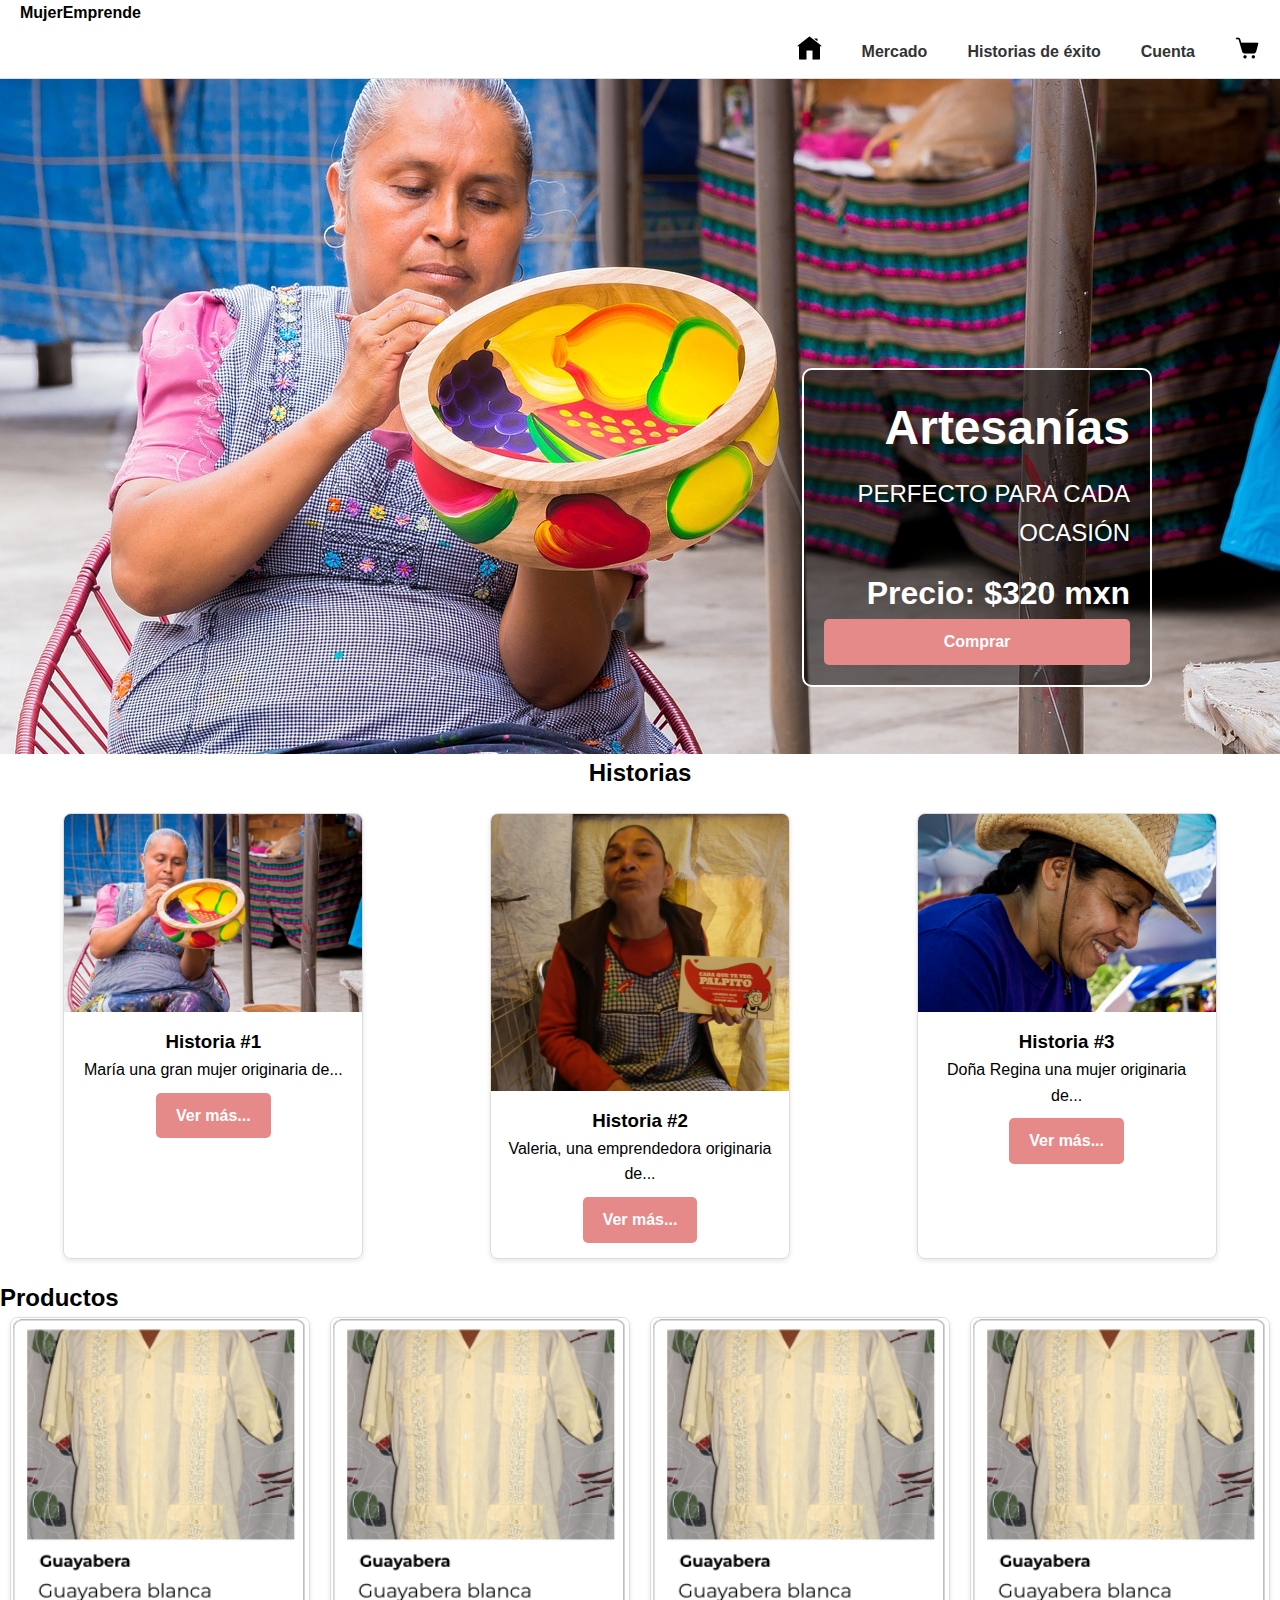
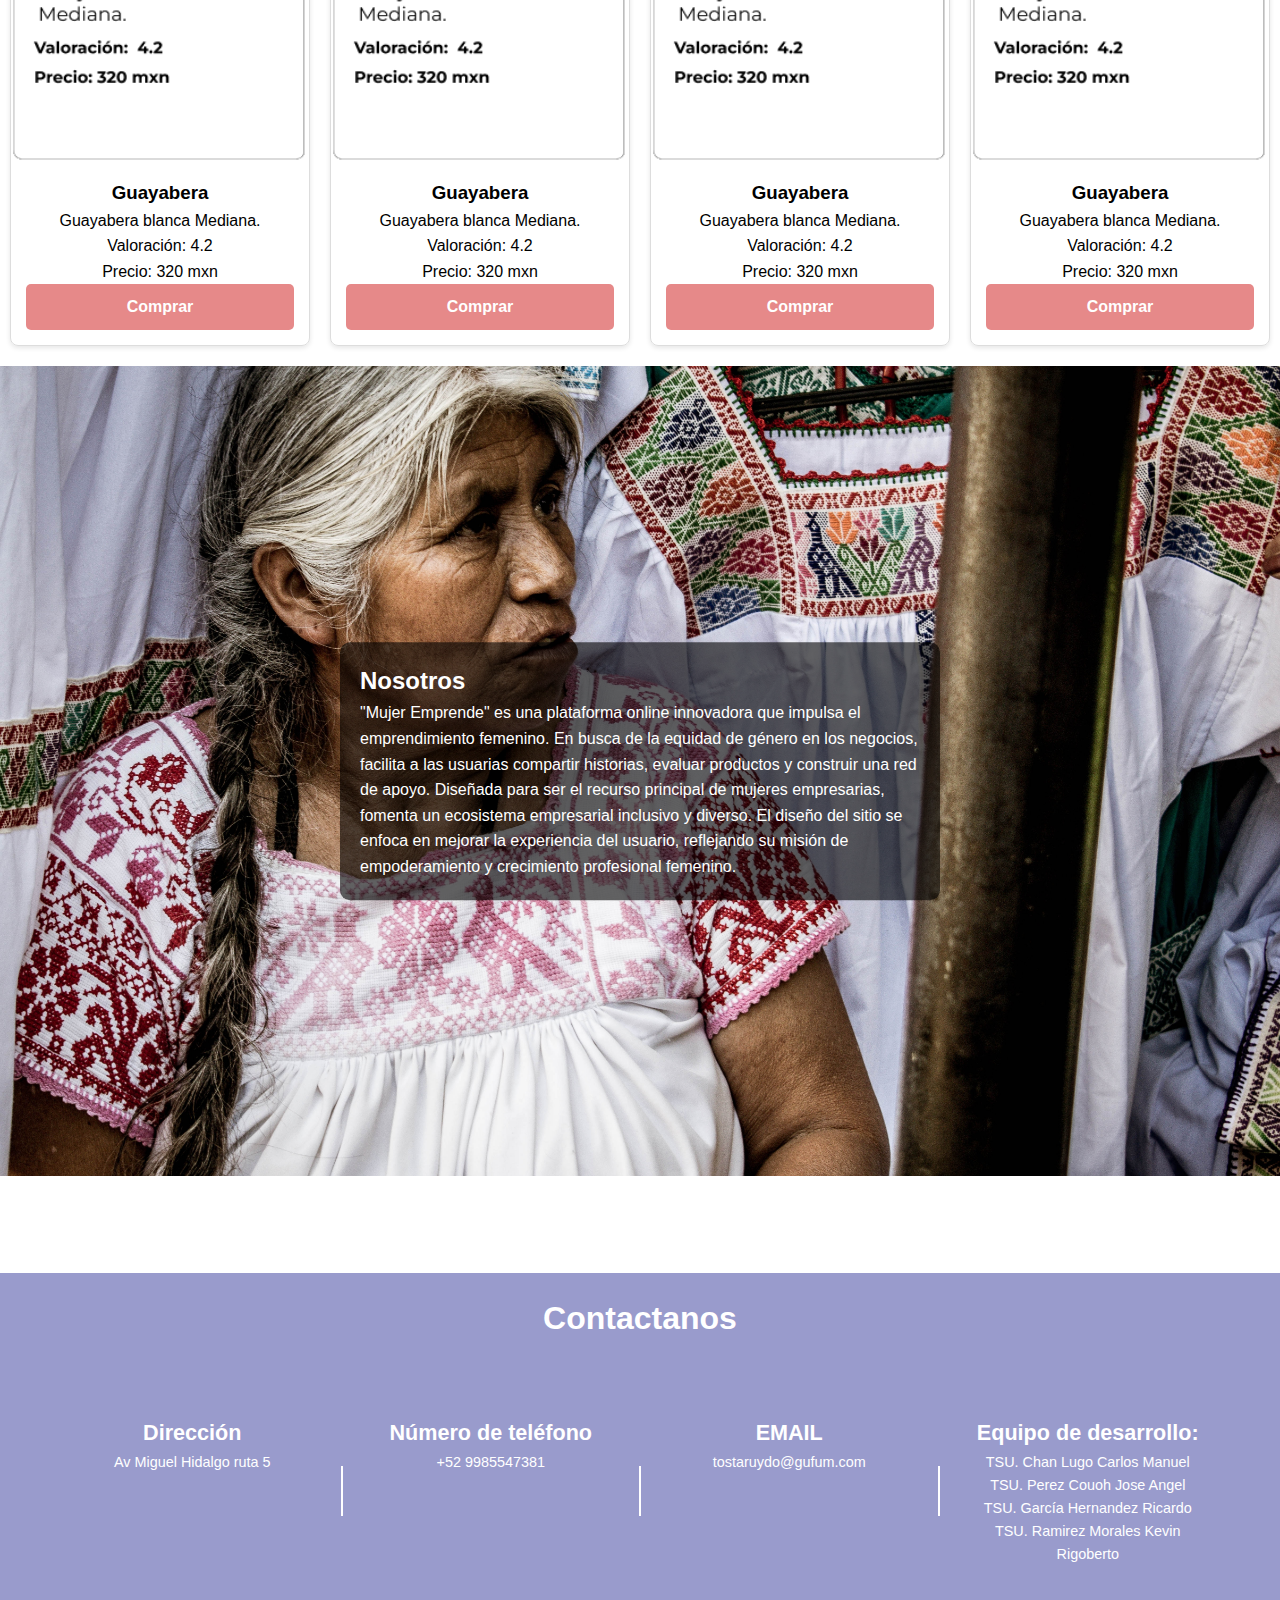
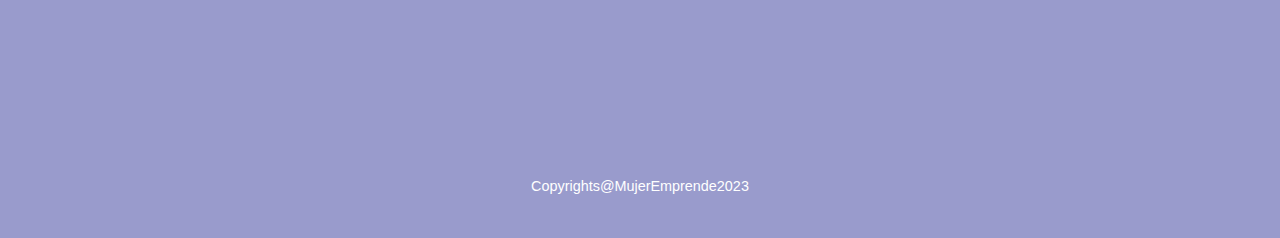
==== index.html @ 075624ec "Main base" ====
<!DOCTYPE html>
<html lang="en">

<head>
    <meta charset="UTF-8" />
    <meta http-equiv="X-UA-Compatible" content="IE=edge" />
    <meta name="viewport" content="width=device-width, initial-scale=1.0" />
    <link rel="stylesheet" href="css/Styles.css" />
    <link rel="stylesheet" href="css/main.css">
    <link rel="stylesheet" href="css/nosotros.css">
    <link rel="preconnect" href="https://fonts.googleapis.com" />
    <link rel="preconnect" href="https://fonts.gstatic.com" crossorigin />
    <link href="https://fonts.googleapis.com/css2?family=Holtwood+One+SC&display=swap" rel="stylesheet" />
    <title>Mujer Emprende</title>

</head>

<body>
    <header>
        <nav>
            <div class="logo">
                <a href="index.html" style="color: black;">MujerEmprende</a>
            </div>
            <ul class="nav-list">
                <li><a href="index.html"><img src="./Assets/Icons/Icono_home.png" alt="Inicio" style="color: black;"/></a></li>
                <li><a href="./Views/Public/Mercado.php">Mercado</a></li>
                <li><a href="./Views/Public/Historias_exito.php">Historias de éxito</a></li>
                <li><a href="./Views/Public/Cuenta.php">Cuenta</a></li>
                <li><a href="./Views/Public/Carrito.php"><img src="./Assets/Icons/Icono_carrito.png"
                            alt="Carrito" /></a></li>
            </ul>
        </nav>
    </header>



    <main>
        <section class="inicio">
            <div class="banner-container">
                <img src="./Assets/Img/mujer emprende/Historia_maria.jpg" alt="Artesanías" class="banner-image">
                <div class="banner-text">
                    <h2>Artesanías</h2>
                    <p>PERFECTO PARA CADA OCASIÓN</p>
                    <div class="banner-price-action">
                        <span class="price">Precio: $320 mxn</span>
                        <a href="./Views/Public/Mercado.php" class="boton-comprar">Comprar</a>
                    </div>
                </div>
            </div>
        </section>
        <!--------------------------------- historias ---------------------------------->
    
        <section class="historias">
            <h2>Historias</h2>
            <div class="card-container">
                <div class="card">
                    <img src="./Assets/Img/mujer emprende/Historia_maria.jpg" alt="Historia 1">
                    <div class="card-body">
                        <h3>Historia #1</h3>
                        <p>María una gran mujer originaria de...</p>
                        <a href="./Views/Public/Historias_exito.php" class="boton-ver-mas">Ver más...</a>
                    </div>
                </div>
                <div class="card">
                    <img src="./Assets/Img/mujer emprende/historias/tepito.png" alt="Historia 2">
                    <div class="card-body">
                        <h3>Historia #2</h3>
                        <p>Valeria, una emprendedora originaria de...</p>
                        <a href="./Views/Public/Historias_exito.php" class="boton-ver-mas">Ver más...</a>
                    </div>
                </div>
                <div class="card">
                    <img src="./Assets/Img/mujer emprende/historias/pexels-terry-agar-7119599.jpg" alt="Historia 3">
                    <div class="card-body">
                        <h3>Historia #3</h3>
                        <p>Doña Regina una mujer originaria de...</p>
                        <a href="./Views/Public/Historias_exito.php" class="boton-ver-mas">Ver más...</a>
                    </div>
                </div>
            </div>
        </section>
        <!-- productos  -->
        <section class="productos">
            <h2>Productos</h2>
            <div class="card-container">
                <!-- Producto 1 -->
                <div class="card">
                    <img src="./Assets/Img/Producto_guayabera.png" alt="Guayabera" />
                    <div class="card-body">
                        <h3>Guayabera</h3>
                        <p>Guayabera blanca Mediana. Valoración: 4.2</p>
                        <p>Precio: 320 mxn</p>
                        <a href="./Views/Public/Mercado.php" class="boton-comprar">Comprar</a>
                    </div>
                </div>
                <!-- Producto 2 -->
                <!-- Producto 1 -->
                <div class="card">
                    <img src="./Assets/Img/Producto_guayabera.png" alt="Guayabera" />
                    <div class="card-body">
                        <h3>Guayabera</h3>
                        <p>Guayabera blanca Mediana. Valoración: 4.2</p>
                        <p>Precio: 320 mxn</p>
                        <a href="./Views/Public/Mercado.php" class="boton-comprar">Comprar</a>
                    </div>
                </div>

                <!-- Producto 1 -->
                <div class="card">
                    <img src="./Assets/Img/Producto_guayabera.png" alt="Guayabera" />
                    <div class="card-body">
                        <h3>Guayabera</h3>
                        <p>Guayabera blanca Mediana. Valoración: 4.2</p>
                        <p>Precio: 320 mxn</p>
                        <a href="./Views/Public/Mercado.php" class="boton-comprar">Comprar</a>
                    </div>
                </div>

                <!-- Producto 1 -->
                <div class="card">
                    <img src="./Assets/Img/Producto_guayabera.png" alt="Guayabera" />
                    <div class="card-body">
                        <h3>Guayabera</h3>
                        <p>Guayabera blanca Mediana. Valoración: 4.2</p>
                        <p>Precio: 320 mxn</p>
                        <a href="./Views/Public/Mercado.php" class="boton-comprar">Comprar</a>
                    </div>
                </div>

                <!-- Repetir estructura de 'div' con la clase 'card' para otros productos -->
            </div>
        </section>
<!-- nosotros -->
        <section class="nosotros">
            <div class="nosotros-container">
                <img src="./Assets/Img/mujer emprende/portada.jpg" alt="Nosotros" class="nosotros-imagen" />
                <div class="nosotros-texto">
                    <h2>Nosotros</h2>
                    <p>"Mujer Emprende" es una plataforma online innovadora que impulsa el emprendimiento femenino. En busca de la equidad de género en los negocios, facilita a las usuarias compartir historias, evaluar productos y construir una red de apoyo. Diseñada para ser el recurso principal de mujeres empresarias, fomenta un ecosistema empresarial inclusivo y diverso. El diseño del sitio se enfoca en mejorar la experiencia del usuario, reflejando su misión de empoderamiento y crecimiento profesional femenino.</p>
                </div>
            </div>
        </section>
        
    </main>
<br style="height: 10%; margin: 0; padding: 0;"> <!-- Salto de línea de 1 pulgada -->
<footer>
    <div class="footer-top">
        <h1>Contactanos</h1>
    </div>
    <div class="footer-content">
        <div class="footer-section">
            <h2>Dirección</h2>
            <p>Av Miguel Hidalgo ruta 5</p>
        </div>
        <!-- Asegúrate de que los "footer-divider" estén entre las secciones -->
        <div class="footer-divider"></div>
        <div class="footer-section">
            <h2>Número de teléfono</h2>
            <p>+52 9985547381</p>
        </div>
        <div class="footer-divider"></div>
        <div class="footer-section">
            <h2>EMAIL</h2>
            <p>tostaruydo@gufum.com</p>
        </div>
        <div class="footer-divider"></div>
        <div class="footer-section">
            <h2>Equipo de desarrollo:</h2>
            <p>TSU. Chan Lugo Carlos Manuel</p>
            <p>TSU. Perez Couoh Jose Angel</p>
            <p>TSU. García Hernandez Ricardo</p>
            <p>TSU. Ramirez Morales Kevin Rigoberto</p>
        </div>
    </div>
    <div class="footer-bottom">
        <a href="ruta-a-tu-pagina-de-condiciones.html" class="conditions-link">Copyrights@MujerEmprende2023</a>
    </div>
</footer>
</body>
</html>
---- css/Styles.css ----
/* Estilos base */
* {
    margin: 0;
    padding: 0;
    box-sizing: border-box;
}

body, html {
    font-family: 'Arial', sans-serif;
    font-size: 16px;
    line-height: 1.6;
}

/* Estilos de la barra de navegación */
nav {
    background-color: #ffffff;
    border-bottom: 1px solid #dddddd;
}

/* Estilos de la barra de navegación */
nav ul {
    list-style: none;
    display: flex;
    justify-content: flex-end; /* Alinear los elementos del menú a la izquierda */
    align-items: center;
    padding: 10px 0;
}

nav a {
    text-decoration: none;
    color: #333333;
    font-weight: bold;
    font-size: 1rem;
    margin: 0 20px;
}
/* Media queries para responsividad */
@media (max-width: 768px) {
    /* Resto de los estilos responsivos ... */
    .banner {
        width: auto;
        left: 10%;
        right: 10%;
    }
}

@media (max-width: 480px) {
    /* Resto de los estilos responsivos ... */
    .banner {
        position: static;
        transform: none;
        margin-top: 20px;
    }
}

/* Estilos de la sección 'inicio' */

/* 

*/
footer {
    background-color: #999BCC; /* Color de fondo del footer */
    color: white;
    padding: 20px 0;
    font-size: 0.9rem;
    text-align: center;
    margin-top: 1.9cm;
}

.footer-top h1 {
    font-size: 2rem; /* Tamaño del título 'Contactanos' */
    margin-bottom: 1.9cm; /* Espacio después del título */
}

.footer-content {
    display: flex;
    justify-content: space-around; /* Distribuye el espacio alrededor de los elementos */
    flex-wrap: wrap;
    padding: 0 5%; /* Padding horizontal para no pegarse a los bordes */
}

.footer-section {
    margin: 0 10px; /* Espacio horizontal para las secciones */
    flex: 1; /* Distribución equitativa del espacio */
    min-width: 140px; /* Mínimo ancho para las secciones */
}

.footer-divider {
    height: 50px; /* Altura de la línea divisoria */
    width: 2px;
    background-color: white; /* Color de la línea */
    margin: 0 20px; /* Espacio alrededor de las líneas */
    align-self: center; /* Alinea las líneas al centro verticalmente */
}

.footer-bottom {
    margin-top: 5cm; /* Espacio antes del copyright */
    padding: 20px 0;
}

.conditions-link {
    color: white;
    text-decoration: none;
    transition: color 0.3s;
}

.conditions-link:hover {
    color: #aaa; /* Cambio de color al pasar el ratón */
}

@media (max-width: 768px) {
    .footer-content {
        flex-direction: column;
    }

    .footer-divider {
        display: none; /* Oculta las líneas divisorias en pantallas pequeñas */
    }

    .footer-section {
        margin-bottom: 20px; /* Espacio debajo de cada sección para pantallas pequeñas */
    }

    .footer-bottom {
        margin-top: 2cm; /* Espacio reducido para pantallas pequeñas */
    }
}

@media (max-width: 480px) {
    .footer-top h1 {
        font-size: 1.5rem;
    }

    .footer-bottom {
        margin-top: 1cm; /* Espacio más reducido para pantallas muy pequeñas */
    }
}



/* Estilos para la sección de detalles de la historia */
.historia-details {
    padding: 20px;
    margin: 20px auto;
    max-width: 800px;
}

.historia-card {
    border: 1px solid #ccc;
    border-radius: 5px;
    padding: 20px;
    background-color: #f9f9f9;
    box-shadow: 0 2px 5px rgba(0, 0, 0, 0.1);
}

.historia-card img {
    max-width: 100%;
    height: auto;
    display: block;
    margin-bottom: 15px;
}

.historia-card h3 {
    font-size: 24px;
    margin-bottom: 10px;
}

.historia-card p {
    margin-bottom: 15px;
}

/* Estilos para la sección de comentarios */
.comments-section {
    padding: 20px;
    margin: 20px auto;
    max-width: 800px;
}

.comments-section h2 {
    font-size: 20px;
    margin-bottom: 15px;
}

.comment-card {
    border: 1px solid #ccc;
    border-radius: 5px;
    padding: 10px;
    margin-bottom: 15px;
}

.comment-card strong {
    font-weight: bold;
}

.comment-card .comment-card-content {
    margin-bottom: 5px;
}

.comment-card .comment-options {
    text-align: right;
}

.comment-card .edit-button,
.comment-card .delete-button {
    padding: 5px 10px;
    margin-left: 5px;
    cursor: pointer;
    border: none;
    border-radius: 3px;
}

.comment-box {
    padding: 20px;
    margin: 20px auto;
    max-width: 800px;
    border: 1px solid #ccc;
    border-radius: 5px;
    background-color: #f9f9f9;
}

.comment-box h3 {
    font-size: 20px;
    margin-bottom: 10px;
}

.comment-box textarea {
    width: 100%;
    padding: 10px;
    margin-bottom: 10px;
    border: 1px solid #ccc;
    border-radius: 3px;
    resize: vertical;
}

.comment-box button {
    padding: 8px 15px;
    cursor: pointer;
    border: none;
    border-radius: 3px;
    background-color: #E68989;
    color: white;
}
---- css/main.css ----
/* Estilos de la sección 'inicio' */

.banner-container {
    height: 75vh; /* Ajusta la altura del contenedor del banner al 65% de la altura de la ventana */
    overflow: hidden; /* Esconde cualquier contenido que se desborde del contenedor */
    position: relative; /* Agrega esta línea */
}

.banner-image {
    width: 100%;
    height: 100%; /* Asegura que la imagen cubra todo el contenedor */
    object-fit: cover; /* Asegura que la imagen cubra todo el contenedor sin distorsionarse */
    display: block; /* Esto asegurará que la imagen se muestre correctamente */
}

.banner-text {
    position: absolute;
    right: 10%; /* Espacio desde el lado derecho */
    bottom: 10%; /* Espacio desde la parte inferior */
    color: white;
    text-align: right;
    background: rgba(0, 0, 0, 0.5); /* Fondo semi-transparente para el texto */
    padding: 20px;
    border-radius: 10px; /* Esquinas redondeadas */
    max-width: 350px; /* Ancho máximo del texto del banner */
    border: 2px solid white; /* Agrega un borde blanco alrededor del banner */
}

.banner-text h2 {
    margin-bottom: 0.5rem;
    font-size: 3rem; /* Aumenta el tamaño del título */
}

.banner-text p {
    margin-bottom: 1rem;
    font-size: 1.5rem; /* Aumenta el tamaño del párrafo */
}

.price {
    font-size: 2rem; /* Aumenta el tamaño del precio */
    font-weight: bold;
}

/* Botón de Compra */
.boton-comprar {
    display: block;
    background-color: #E68989;
    color: #ffffff;
    text-align: center;
    padding: 10px 20px;
    border: none;
    border-radius: 5px;
    cursor: pointer;
    text-decoration: none;
    font-weight: bold;
}
/* Estilos para la sección de historias */
/* Estilos para la sección de historias */
.historias h2 {
    text-align: center;
    margin-bottom: 20px;
}

.card-container {
    display: flex;
    justify-content: space-around;
    flex-wrap: wrap;
}

.card {
    width: 300px;
    margin-bottom: 20px;
    border: 1px solid #ddd;
    border-radius: 8px;
    overflow: hidden;
    box-shadow: 0 2px 5px rgba(0,0,0,0.1);
}

.card img {
    width: 100%;
    height: auto;
    display: block;
}

.card-body {
    padding: 15px;
    text-align: center;
}

.boton-ver-mas {
    display: inline-block;
    margin-top: 10px;
    text-decoration: none;
    background-color: #E68989;
    color: white;
    padding: 10px 20px;
    border-radius: 5px;
    font-weight: bold;
}

/* Media queries para responsividad */
@media (max-width: 768px) {
    .card-container {
        justify-content: center;
    }
    .card {
        width: 80%;
        margin-bottom: 20px;
    }
}

@media (max-width: 480px) {
    .card {
        width: 90%;
    }
}
---- css/nosotros.css ----
.nosotros-container {
  position: relative; /* Para posicionar el texto sobre la imagen */
  height: 90vh; /* Establece la altura del contenedor */
  overflow: hidden; /* Oculta cualquier contenido que se desborde */
}

.nosotros-imagen {
  width: 100%;
  height: 100%; /* Asegura que la imagen se estire para cubrir el contenedor */
  object-fit: cover; /* Asegura que la imagen cubra el contenedor sin perder sus proporciones */
  display: block;
}

.nosotros-texto {
  position: absolute;
  top: 50%; /* Centra el contenido en la imagen */
  left: 50%;
  transform: translate(-50%, -50%); /* Alinea el contenido precisamente en el centro */
  color: white;
  max-width: 600px; /* Ajusta esto según la anchura deseada para el texto */
  background: rgba(0, 0, 0, 0.6); /* Fondo semi-transparente */
  padding: 20px;
  border-radius: 10px; /* Esquinas redondeadas para el fondo */
  text-align: left; /* Alineación del texto */
}

/* Asegúrate de agregar los media queries para hacer el texto más pequeño en pantallas más pequeñas si es necesario */
@media (max-width: 768px) {
  .nosotros-texto {
      padding: 10px;
      font-size: 0.8rem; /* Reduce el tamaño del texto en pantallas pequeñas */
  }
}

@media (max-width: 480px) {
  .nosotros-texto {
      padding: 5px;
      font-size: 0.7rem; /* Reduce aún más para pantallas muy pequeñas */
  }
}
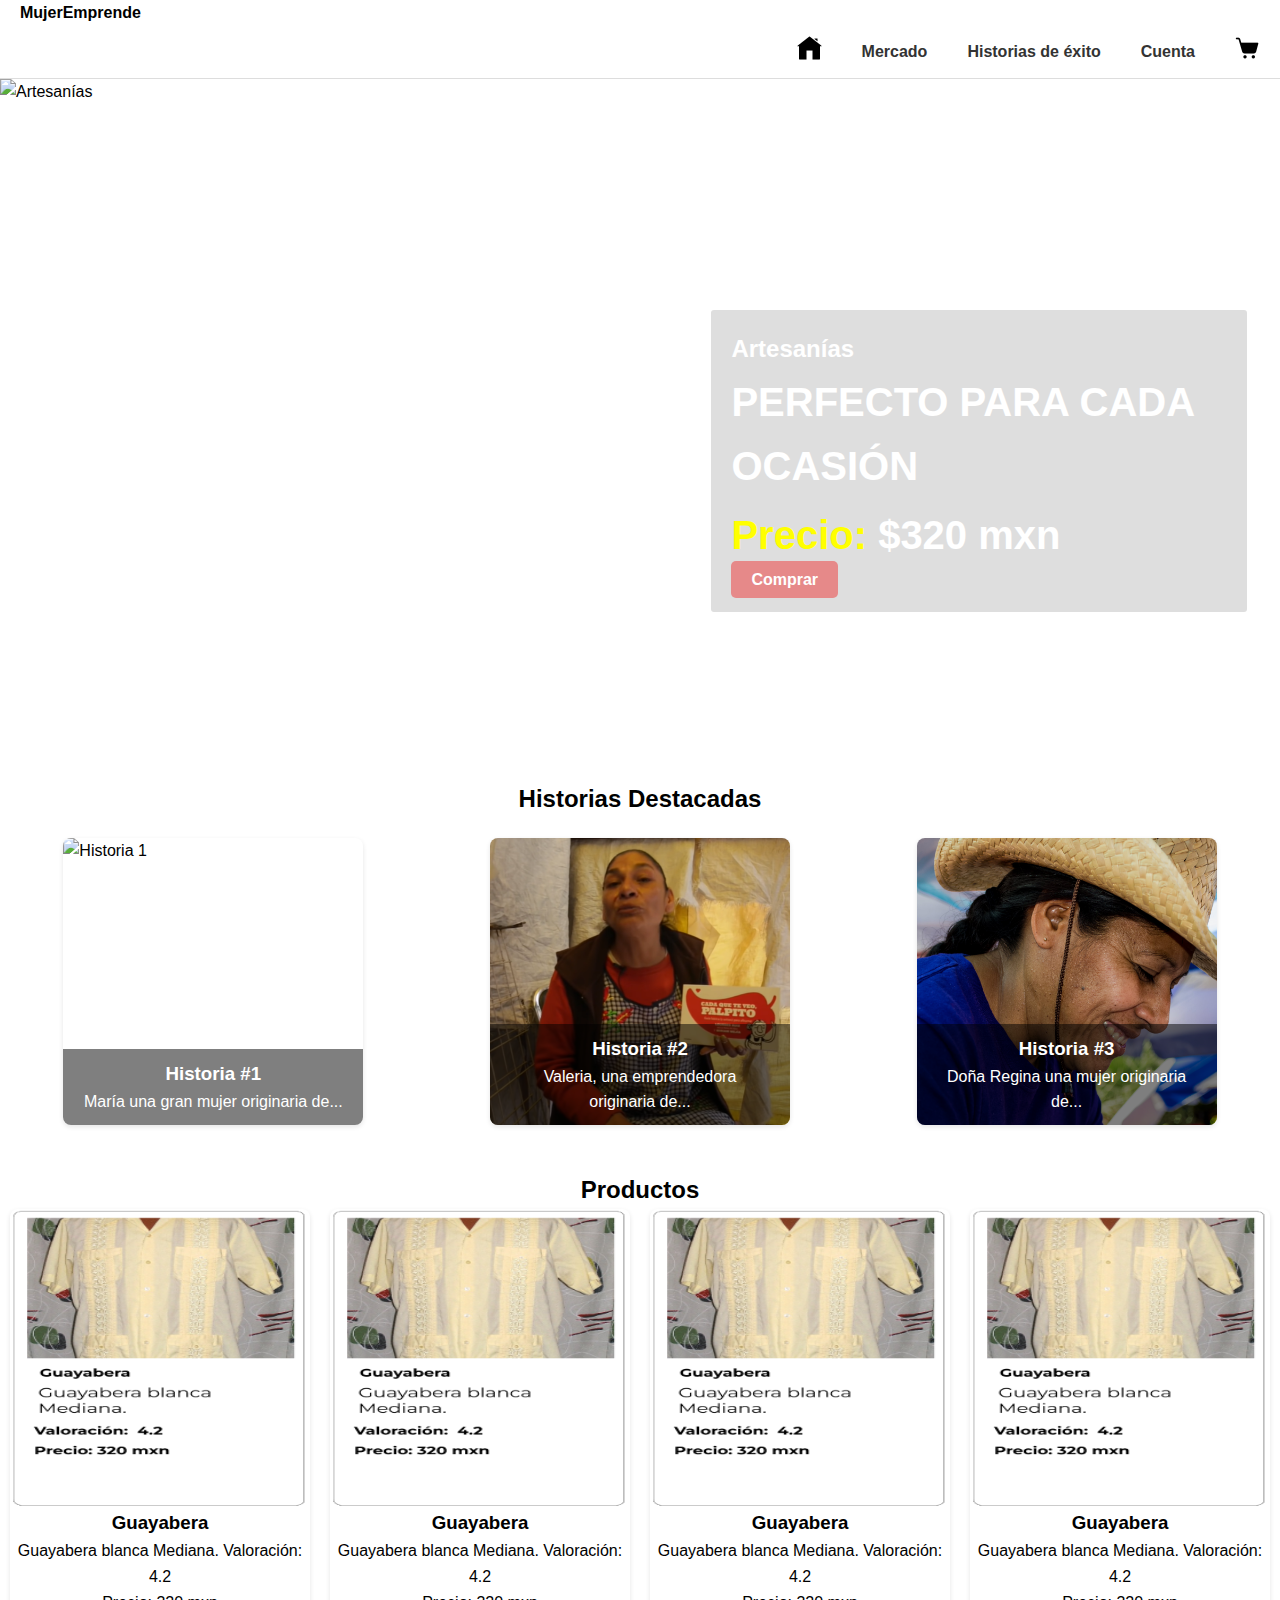
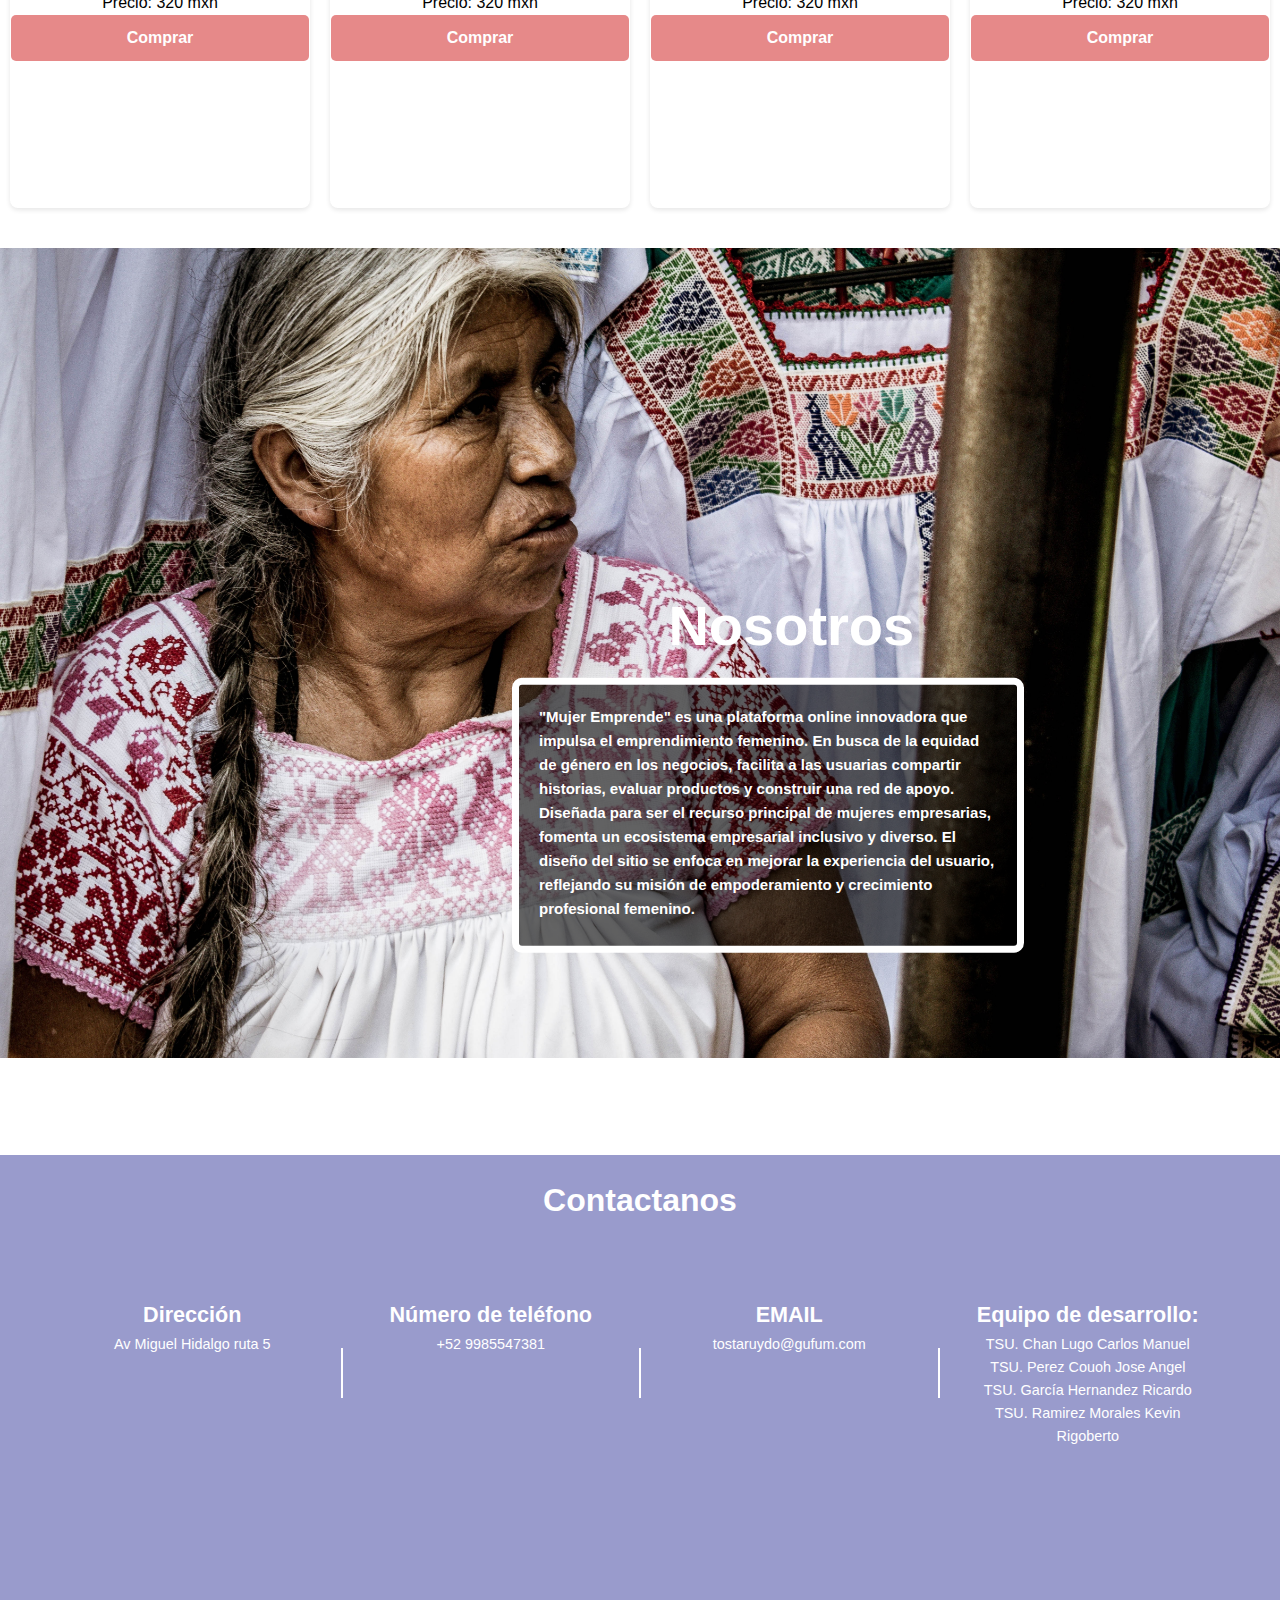
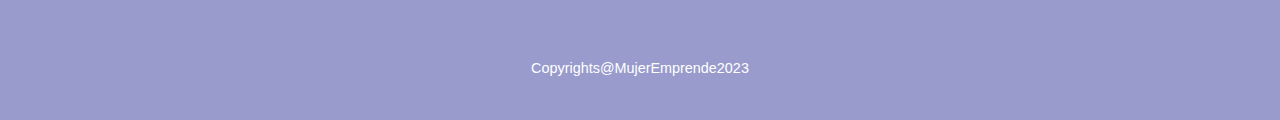
==== commit afe18d2c: "all" ====
--- a/index.html
+++ b/index.html
@@ -37,48 +37,55 @@
     <main>
         <section class="inicio">
             <div class="banner-container">
-                <img src="./Assets/Img/mujer emprende/Historia_maria.jpg" alt="Artesanías" class="banner-image">
+                <img src="./Assets/Img/mujer emprende/" alt="Artesanías" class="banner-image">
                 <div class="banner-text">
                     <h2>Artesanías</h2>
                     <p>PERFECTO PARA CADA OCASIÓN</p>
                     <div class="banner-price-action">
-                        <span class="price">Precio: $320 mxn</span>
-                        <a href="./Views/Public/Mercado.php" class="boton-comprar">Comprar</a>
+                        <span class="price"><span class="precio">Precio:</span> $320 mxn</span>
+                        <br>
+                        <a href="./Views/Public/Mercado.php" class="boton-comprar2">Comprar</a>
                     </div>
                 </div>
             </div>
         </section>
         <!--------------------------------- historias ---------------------------------->
     
-        <section class="historias">
-            <h2>Historias</h2>
-            <div class="card-container">
-                <div class="card">
-                    <img src="./Assets/Img/mujer emprende/Historia_maria.jpg" alt="Historia 1">
-                    <div class="card-body">
+        <br>
+
+        <section class="historias-unicas">
+            <h2>Historias Destacadas</h2>
+            <div class="card-container-unicas">
+                <div class="card-historia-1">
+                    <img src="./Assets/Img/mujer emprende/inicio.jpg" alt="Historia 1">
+                    
+                    <a href="./Views/Public/Historias_exito.php" class=""><div class="card-body-unico">
                         <h3>Historia #1</h3>
                         <p>María una gran mujer originaria de...</p>
-                        <a href="./Views/Public/Historias_exito.php" class="boton-ver-mas">Ver más...</a>
-                    </div>
+                    </div></a>
                 </div>
-                <div class="card">
+                <div class="card-historia-2">
                     <img src="./Assets/Img/mujer emprende/historias/tepito.png" alt="Historia 2">
-                    <div class="card-body">
+                    
+                    <a href="./Views/Public/Historias_exito.php" class=""><div class="card-body-unico">
                         <h3>Historia #2</h3>
                         <p>Valeria, una emprendedora originaria de...</p>
-                        <a href="./Views/Public/Historias_exito.php" class="boton-ver-mas">Ver más...</a>
-                    </div>
+                    </div></a>
                 </div>
-                <div class="card">
+                <div class="card-historia-3">
                     <img src="./Assets/Img/mujer emprende/historias/pexels-terry-agar-7119599.jpg" alt="Historia 3">
-                    <div class="card-body">
+                    
+                    <a href="./Views/Public/Historias_exito.php" class="">
+                        <div class="card-body-unico">
                         <h3>Historia #3</h3>
                         <p>Doña Regina una mujer originaria de...</p>
-                        <a href="./Views/Public/Historias_exito.php" class="boton-ver-mas">Ver más...</a>
                     </div>
+                    </a>
                 </div>
             </div>
         </section>
+
+<br>
         <!-- productos  -->
         <section class="productos">
             <h2>Productos</h2>
--- a/css/main.css
+++ b/css/main.css
@@ -115,3 +115,176 @@
     }
 }
 
+/* Estilos de la sección 'inicio' */
+
+.banner-container {
+    height: 75vh; /* Ajusta la altura del contenedor del banner al 65% de la altura de la ventana */
+    overflow: hidden; /* Esconde cualquier contenido que se desborde del contenedor */
+    position: relative; /* Agrega esta línea */
+}
+
+.banner-image {
+    width: 100%;
+    height: 100%; /* Asegura que la imagen cubra todo el contenedor */
+    object-fit: cover; /* Asegura que la imagen cubra todo el contenedor sin distorsionarse */
+    display: block; /* Esto asegurará que la imagen se muestre correctamente */
+}
+
+.banner-text {
+    position: absolute;
+    right: 2%; /* Espacio desde el lado derecho */
+    bottom: 20%; /* Espacio desde la parte inferior */
+    color: white;
+    text-align: left;
+    background: rgba(0, 0, 0, 0.129); /* Fondo semi-transparente para el texto */
+    padding: 20px;
+    border-radius: 10px; /* Esquinas redondeadas */
+    max-width: 550px; /* Ancho máximo del texto del banner */
+    border: 7px solid white; /* Agrega un borde blanco alrededor del banner */
+}
+
+.banner-text h2 {
+    margin-bottom: 0.1rem;
+    font-size: 1.5rem; /* Aumenta el tamaño del título */
+}
+
+.banner-text p {
+    margin-bottom: 1%;
+    font-size: 2.5rem; /* Aumenta el tamaño del párrafo */
+    width: 100%;
+    font-weight: bold;
+}
+
+.price {
+    text-align: left;
+    font-size: 2.5rem; /* Aumenta el tamaño del precio */
+    font-weight: bold;
+}
+
+/* Botón de Compra */
+.boton-comprar2{
+    display:inline;
+    background-color: #E68989;
+    color: #ffffff;
+    text-align: left;
+    padding: 10px 20px;
+    border: none;
+    border-radius: 5px;
+    cursor: pointer;
+    text-decoration: none;
+    font-weight: bold;
+}
+.precio{
+    color: yellow;
+}
+.productos{
+    text-align: center;
+    margin-bottom: 20px;
+}
+/* Estilos para la sección de historias */
+/* Estilos para la sección de historias */
+.historias h2 {
+    text-align: center;
+    margin-bottom: 20px;
+}
+
+
+.card-container {
+    display: flex;
+    justify-content: space-around;
+    flex-wrap: wrap;
+}
+
+.card {
+    width: 300px;
+    margin-bottom: 20px;
+    border: 1px solid #ffffff22;
+    border-radius: 8px;
+    overflow: hidden;
+    box-shadow: 0 2px 5px rgba(0,0,0,0.1);
+}
+
+.card img {
+    width: 100%;
+    height: 50%;
+    display: block;
+}
+
+.card-body {
+    padding: 0px;
+    text-align: center;
+}
+
+
+.boton-ver-mas {
+    display: inline-block;
+    margin-top: 0px;
+    text-decoration: none;
+    background-color: #000000a1;
+    color: white;
+    padding: 10px 20px;
+    border-radius: 5px;
+    font-weight: bold;
+}
+/* Media queries para responsividad */
+@media (max-width: 768px) {
+    .card-container {
+        justify-content: center;
+    }
+    .card {
+        width: 80%;
+        margin-bottom: 20px;
+    }
+}
+
+@media (max-width: 480px) {
+    .card {
+        width: 90%;
+    }
+}
+.historias-unicas h2 {
+  text-align: center;
+  margin-bottom: 20px;
+}
+
+.card-container-unicas {
+  display: flex;
+  justify-content: space-around;
+  flex-wrap: wrap;
+}
+
+.card-historia-1, .card-historia-2, .card-historia-3 {
+  position: relative;
+  width: 300px;
+  margin-bottom: 20px;
+  border-radius: 8px;
+  overflow: hidden;
+  box-shadow: 0 2px 5px rgba(0,0,0,0.1);
+}
+
+.card-historia-1 img, .card-historia-2 img, .card-historia-3 img {
+  width: 100%;
+  height: 100%;
+  object-fit: cover;
+}
+
+.card-body-unico {
+  position: absolute;
+  bottom: 0;
+  width: 100%;
+  background-color: rgba(0, 0, 0, 0.5);
+  color: white;
+  padding: 10px 20px;
+  text-align: center;
+}
+
+.boton-ver-mas-unico {
+  position: absolute;
+  right: 10px;
+  bottom: 10px;
+  background-color: #000;
+  color: #fff;
+  padding: 5px 10px;
+  text-decoration: none;
+  border-radius: 5px;
+}
--- a/css/nosotros.css
+++ b/css/nosotros.css
@@ -1,40 +1,71 @@
 .nosotros-container {
-  position: relative; /* Para posicionar el texto sobre la imagen */
-  height: 90vh; /* Establece la altura del contenedor */
-  overflow: hidden; /* Oculta cualquier contenido que se desborde */
+  position: relative;
+  /* Para posicionar el texto sobre la imagen */
+  height: 90vh;
+  /* Establece la altura del contenedor */
+  overflow: hidden;
+  /* Oculta cualquier contenido que se desborde */
 }
 
 .nosotros-imagen {
   width: 100%;
-  height: 100%; /* Asegura que la imagen se estire para cubrir el contenedor */
-  object-fit: cover; /* Asegura que la imagen cubra el contenedor sin perder sus proporciones */
+  height: 100%;
+  /* Asegura que la imagen se estire para cubrir el contenedor */
+  object-fit: cover;
+  /* Asegura que la imagen cubra el contenedor sin perder sus proporciones */
   display: block;
 }
 
 .nosotros-texto {
   position: absolute;
-  top: 50%; /* Centra el contenido en la imagen */
-  left: 50%;
-  transform: translate(-50%, -50%); /* Alinea el contenido precisamente en el centro */
+  top: 70%;
+  /* Centra el contenido en la imagen */
+  left: 60%;
+  transform: translate(-50%, -50%);
+  /* Alinea el contenido precisamente en el centro */
   color: white;
-  max-width: 600px; /* Ajusta esto según la anchura deseada para el texto */
-  background: rgba(0, 0, 0, 0.6); /* Fondo semi-transparente */
+  max-width: 100%;
+  /* Ajusta esto según la anchura deseada para el texto */
+  background: rgba(0, 0, 0, 0.6);
+  /* Fondo semi-transparente */
   padding: 20px;
-  border-radius: 10px; /* Esquinas redondeadas para el fondo */
-  text-align: left; /* Alineación del texto */
+  border-radius: 10px;
+  /* Esquinas redondeadas para el fondo */
+  text-align: left;
+
+  /* Espacio desde la parte inferior */
+  border: 7px solid white;
+  /* Agrega un borde blanco alrededor del banner */
+}
+.nosotros p{
+  margin-bottom: 1%;
+  font-size: 15px; /* Aumenta el tamaño del párrafo */
+
+  font-weight: bold;
 }
 
+.nosotros h2 {
+  position: fixed;
+  text-align: center;
+  left: 30%;
+  top: -40%;
+  border: 10cm;
+  margin-bottom: 0.1rem;
+  font-size: 3.5rem; /* Aumenta el tamaño del título */
+}
 /* Asegúrate de agregar los media queries para hacer el texto más pequeño en pantallas más pequeñas si es necesario */
 @media (max-width: 768px) {
   .nosotros-texto {
-      padding: 10px;
-      font-size: 0.8rem; /* Reduce el tamaño del texto en pantallas pequeñas */
+    padding: 10px;
+    font-size: 0.8rem;
+    /* Reduce el tamaño del texto en pantallas pequeñas */
   }
 }
 
 @media (max-width: 480px) {
   .nosotros-texto {
-      padding: 5px;
-      font-size: 0.7rem; /* Reduce aún más para pantallas muy pequeñas */
+    padding: 5px;
+    font-size: 0.7rem;
+    /* Reduce aún más para pantallas muy pequeñas */
   }
-}
+}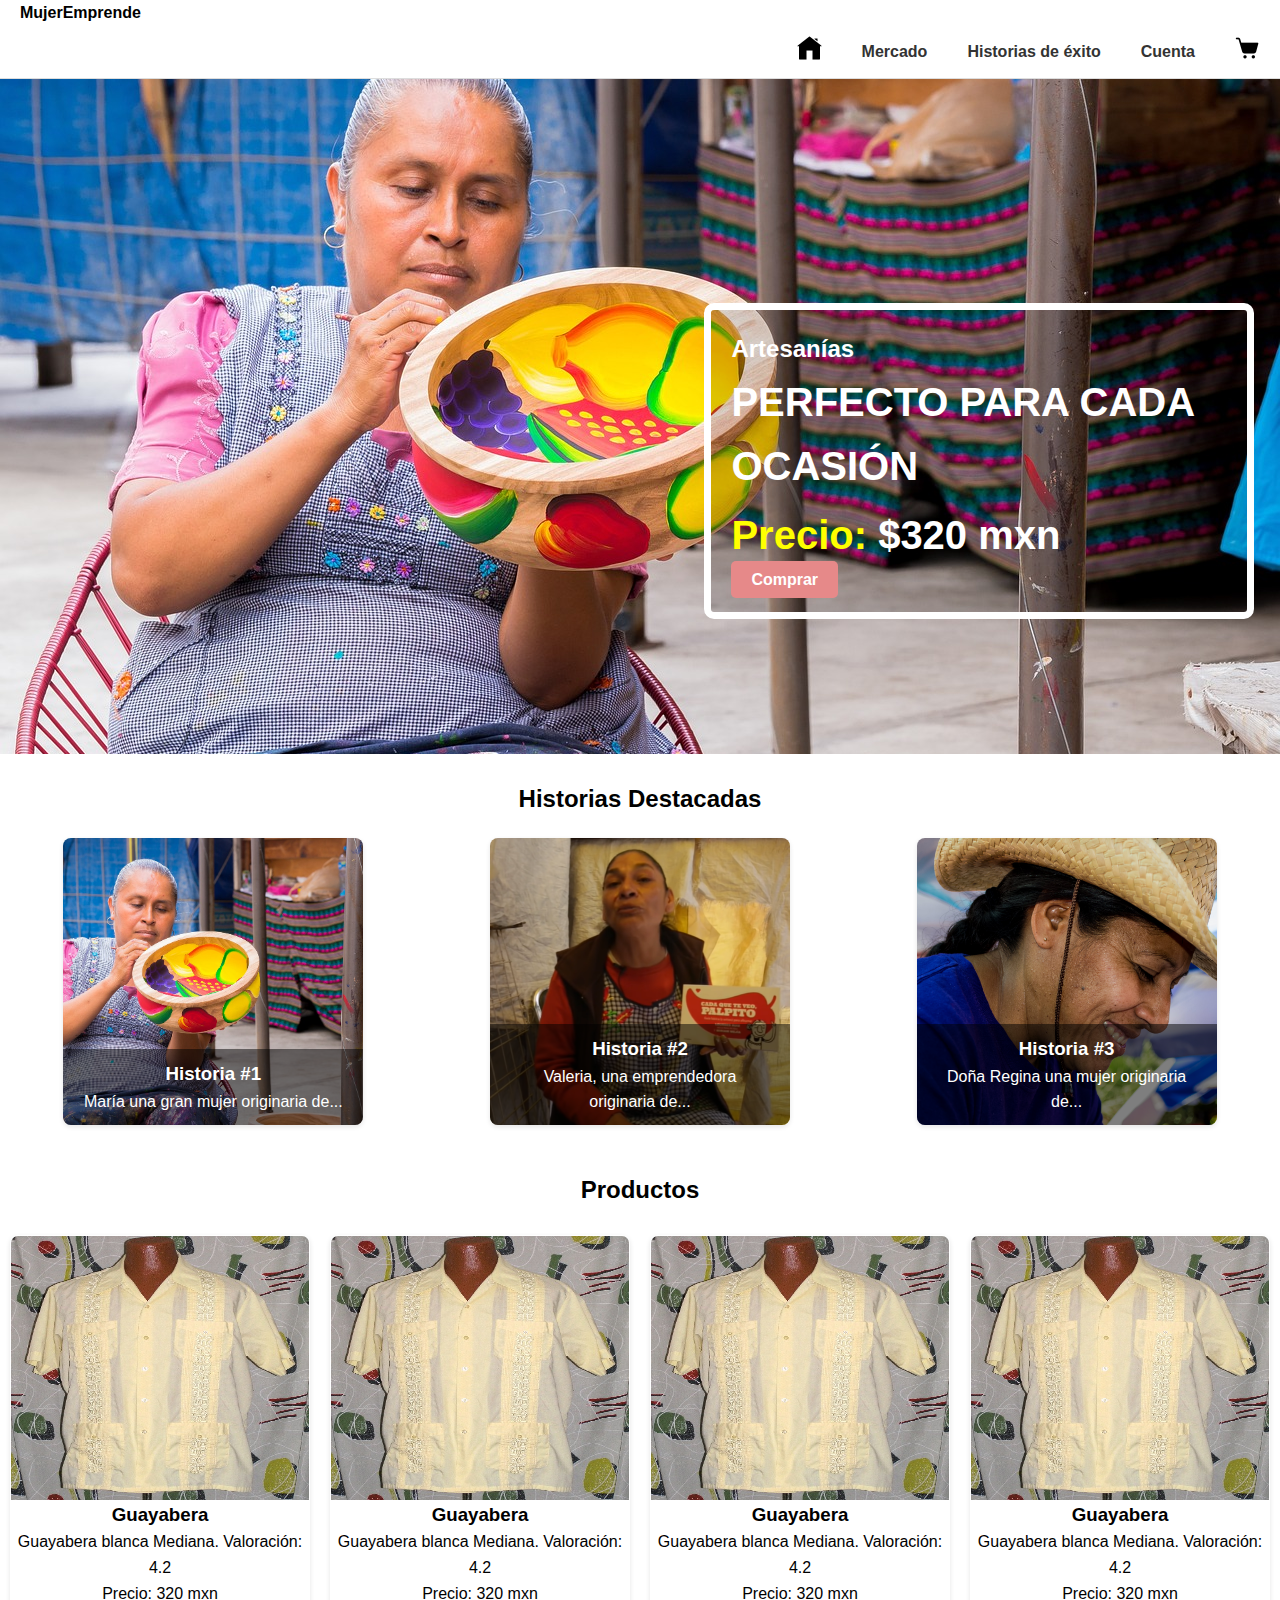
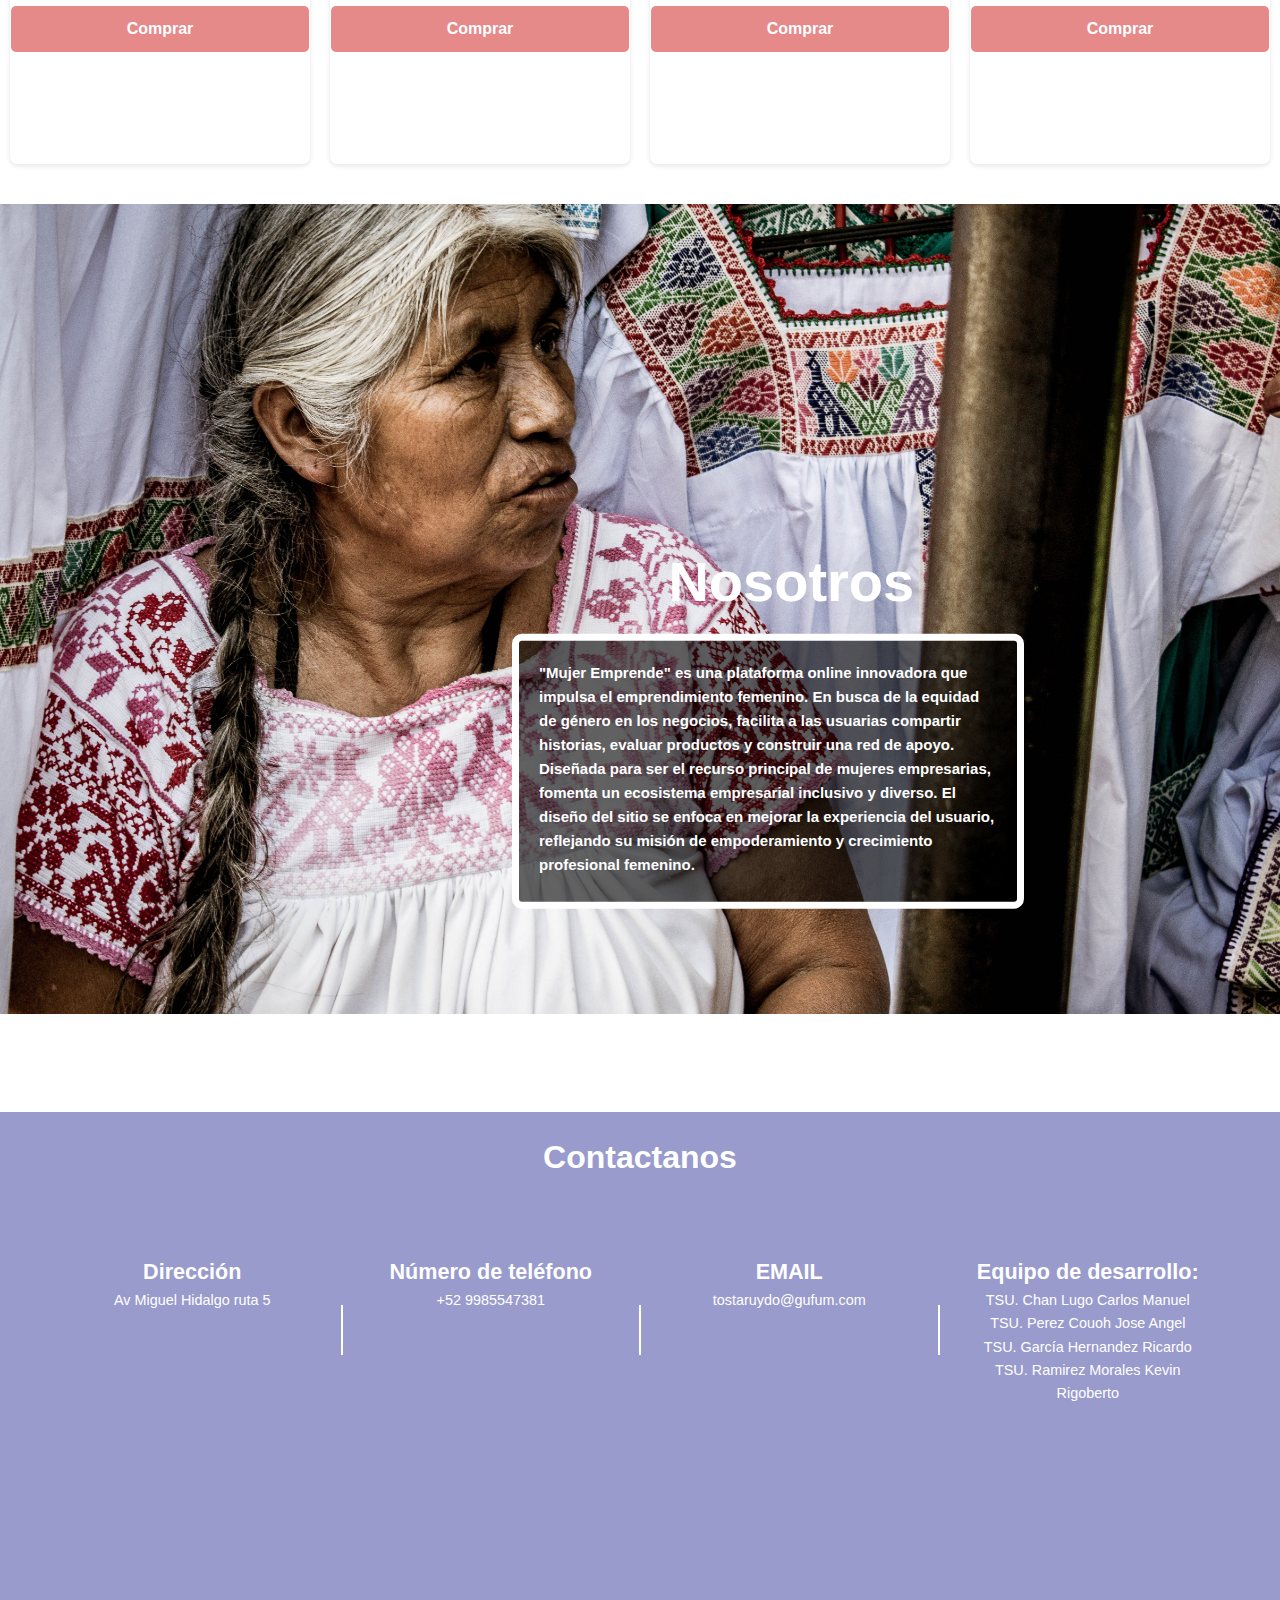
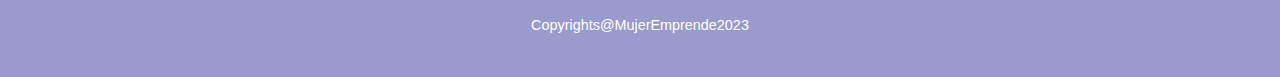
==== commit 3ecc1864: "all" ====
--- a/index.html
+++ b/index.html
@@ -37,7 +37,7 @@
     <main>
         <section class="inicio">
             <div class="banner-container">
-                <img src="./Assets/Img/mujer emprende/" alt="Artesanías" class="banner-image">
+                <img src="./Assets/Img/mujer emprende/inicio.jpg" alt="Artesanías" class="banner-image">
                 <div class="banner-text">
                     <h2>Artesanías</h2>
                     <p>PERFECTO PARA CADA OCASIÓN</p>
@@ -89,10 +89,11 @@
         <!-- productos  -->
         <section class="productos">
             <h2>Productos</h2>
+            <br>
             <div class="card-container">
                 <!-- Producto 1 -->
                 <div class="card">
-                    <img src="./Assets/Img/Producto_guayabera.png" alt="Guayabera" />
+                    <img src="./Assets/Img/mujer emprende/ropa/Guayaberas 220.jpg" alt="Guayabera" />
                     <div class="card-body">
                         <h3>Guayabera</h3>
                         <p>Guayabera blanca Mediana. Valoración: 4.2</p>
@@ -103,7 +104,7 @@
                 <!-- Producto 2 -->
                 <!-- Producto 1 -->
                 <div class="card">
-                    <img src="./Assets/Img/Producto_guayabera.png" alt="Guayabera" />
+                    <img src="./Assets/Img/mujer emprende/ropa/Guayaberas 220.jpg" alt="Guayabera" />
                     <div class="card-body">
                         <h3>Guayabera</h3>
                         <p>Guayabera blanca Mediana. Valoración: 4.2</p>
@@ -114,7 +115,7 @@
 
                 <!-- Producto 1 -->
                 <div class="card">
-                    <img src="./Assets/Img/Producto_guayabera.png" alt="Guayabera" />
+                    <img src="./Assets/Img/mujer emprende/ropa/Guayaberas 220.jpg" alt="Guayabera" />
                     <div class="card-body">
                         <h3>Guayabera</h3>
                         <p>Guayabera blanca Mediana. Valoración: 4.2</p>
@@ -125,7 +126,7 @@
 
                 <!-- Producto 1 -->
                 <div class="card">
-                    <img src="./Assets/Img/Producto_guayabera.png" alt="Guayabera" />
+                    <img src="./Assets/Img/mujer emprende/ropa/Guayaberas 220.jpg" alt="Guayabera" />
                     <div class="card-body">
                         <h3>Guayabera</h3>
                         <p>Guayabera blanca Mediana. Valoración: 4.2</p>
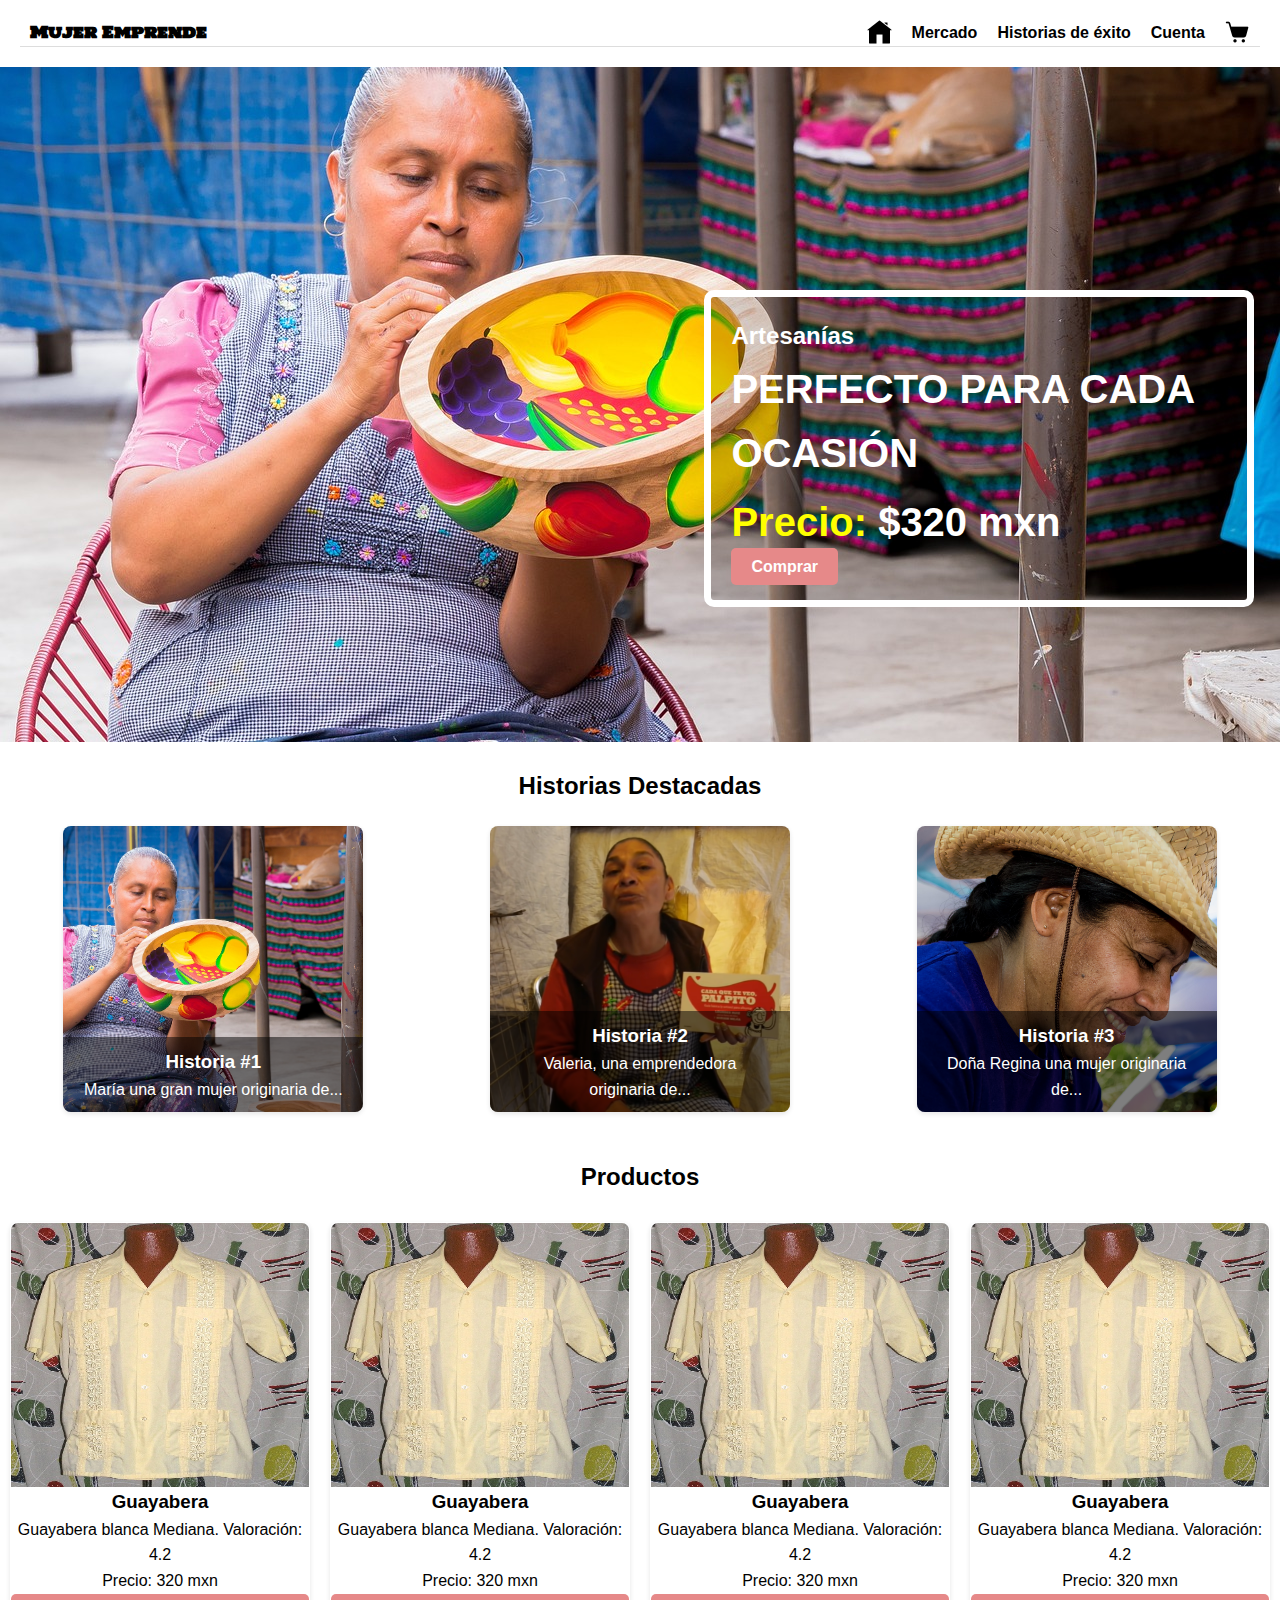
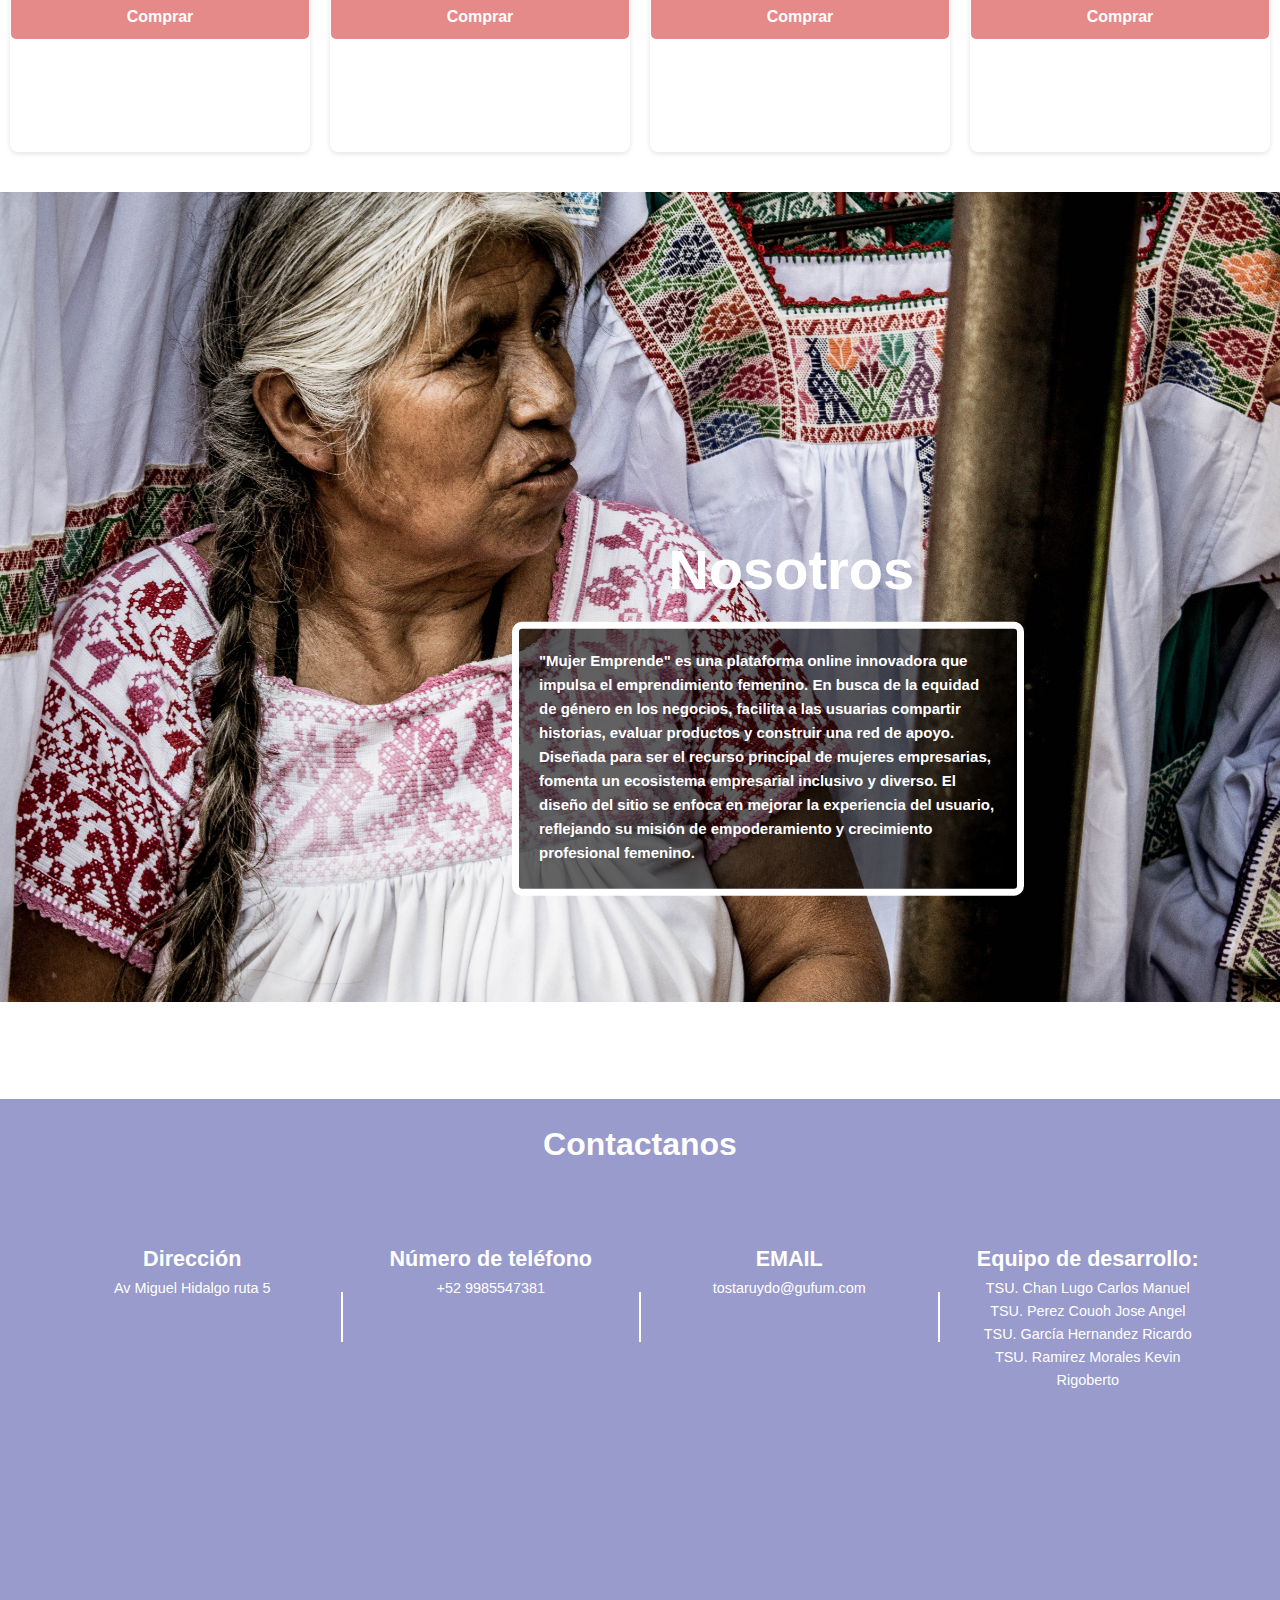
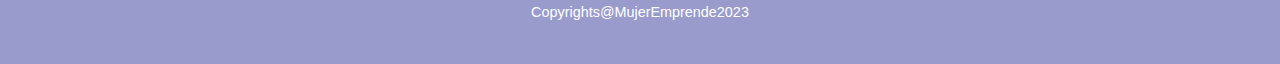
==== commit 3964e250: "all" ====
--- a/index.html
+++ b/index.html
@@ -8,6 +8,7 @@
     <link rel="stylesheet" href="css/Styles.css" />
     <link rel="stylesheet" href="css/main.css">
     <link rel="stylesheet" href="css/nosotros.css">
+    <link rel="stylesheet" href="css/heder.css">
     <link rel="preconnect" href="https://fonts.googleapis.com" />
     <link rel="preconnect" href="https://fonts.gstatic.com" crossorigin />
     <link href="https://fonts.googleapis.com/css2?family=Holtwood+One+SC&display=swap" rel="stylesheet" />
@@ -18,17 +19,18 @@
 <body>
     <header>
         <nav>
-            <div class="logo">
+           <!--  <div class="logo">
                 <a href="index.html" style="color: black;">MujerEmprende</a>
-            </div>
-            <ul class="nav-list">
-                <li><a href="index.html"><img src="./Assets/Icons/Icono_home.png" alt="Inicio" style="color: black;"/></a></li>
-                <li><a href="./Views/Public/Mercado.php">Mercado</a></li>
-                <li><a href="./Views/Public/Historias_exito.php">Historias de éxito</a></li>
-                <li><a href="./Views/Public/Cuenta.php">Cuenta</a></li>
-                <li><a href="./Views/Public/Carrito.php"><img src="./Assets/Icons/Icono_carrito.png"
-                            alt="Carrito" /></a></li>
-            </ul>
+            </div> -->
+           
+            <ul>
+                <a style="color: black;">Mujer Emprende</a>
+                <a href="index.html"><img src="./Assets/Icons/Icono_home.png" alt="Inicio"></a>
+                <a href="./Views/Public/Mercado.php">Mercado</a>
+                <a href="./Views/Public/Historias_exito.php">Historias de éxito</a>
+                <a href="./Views/Public/Cuenta.php">Cuenta</a>
+                <a href="./Views/Public/Carrito.php"><img src="./Assets/Icons/Icono_carrito.png" alt="Carrito"></a>
+              </ul>
         </nav>
     </header>
 
--- a/css/heder.css
+++ b/css/heder.css
@@ -0,0 +1,57 @@
+  /* Estilos para el header */
+  header {
+    background-color: #fff;
+     color: #fff;
+     padding: 20px;
+     text-align: center;
+   }
+
+   nav ul {
+     list-style: none;
+     display: flex;
+     justify-content: center;
+     align-items: center;
+     padding: 0;
+     margin: 0;
+   }
+
+   nav ul a {
+     text-decoration: none;
+     font-family: 'Montserrat', sans-serif;
+     color: black;
+     font-weight: bold;
+     margin: 0 10px;
+     position: relative;
+   }
+
+   nav ul a:first-child {
+     font-family: 'Holtwood One SC', serif;
+     color: black;
+     margin-right: auto;
+   }
+
+   nav ul a img {
+     display: block;
+     max-width: 30px;
+     height: auto;
+   }
+
+   /* Estilos para hacer responsive */
+   @media (max-width: 768px) {
+     nav ul {
+       flex-direction: column;
+       align-items: flex-start;
+     }
+
+     nav ul a {
+       margin: 10px 0;
+     }
+
+     nav ul a:first-child {
+       margin-right: 0;
+     }
+
+     nav ul a:nth-last-child(2) {
+       margin-left: auto;
+     }
+   }